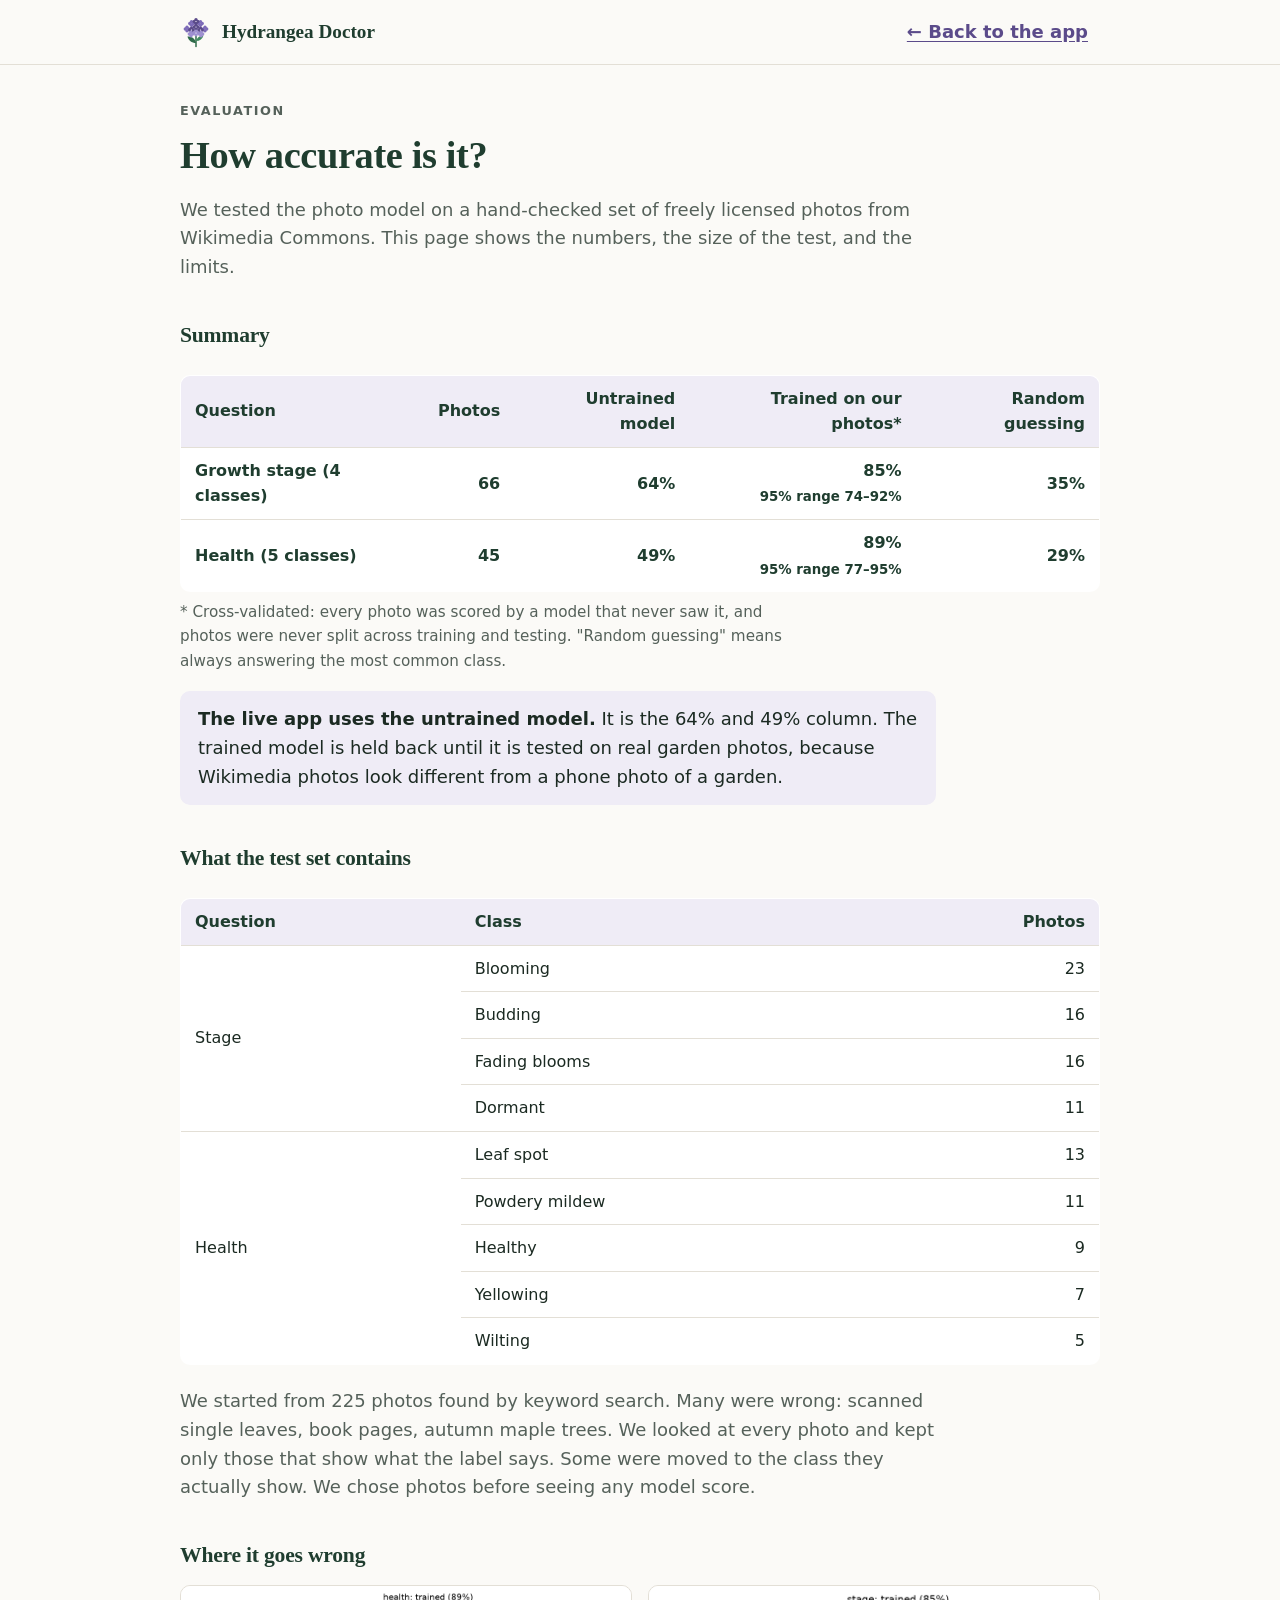
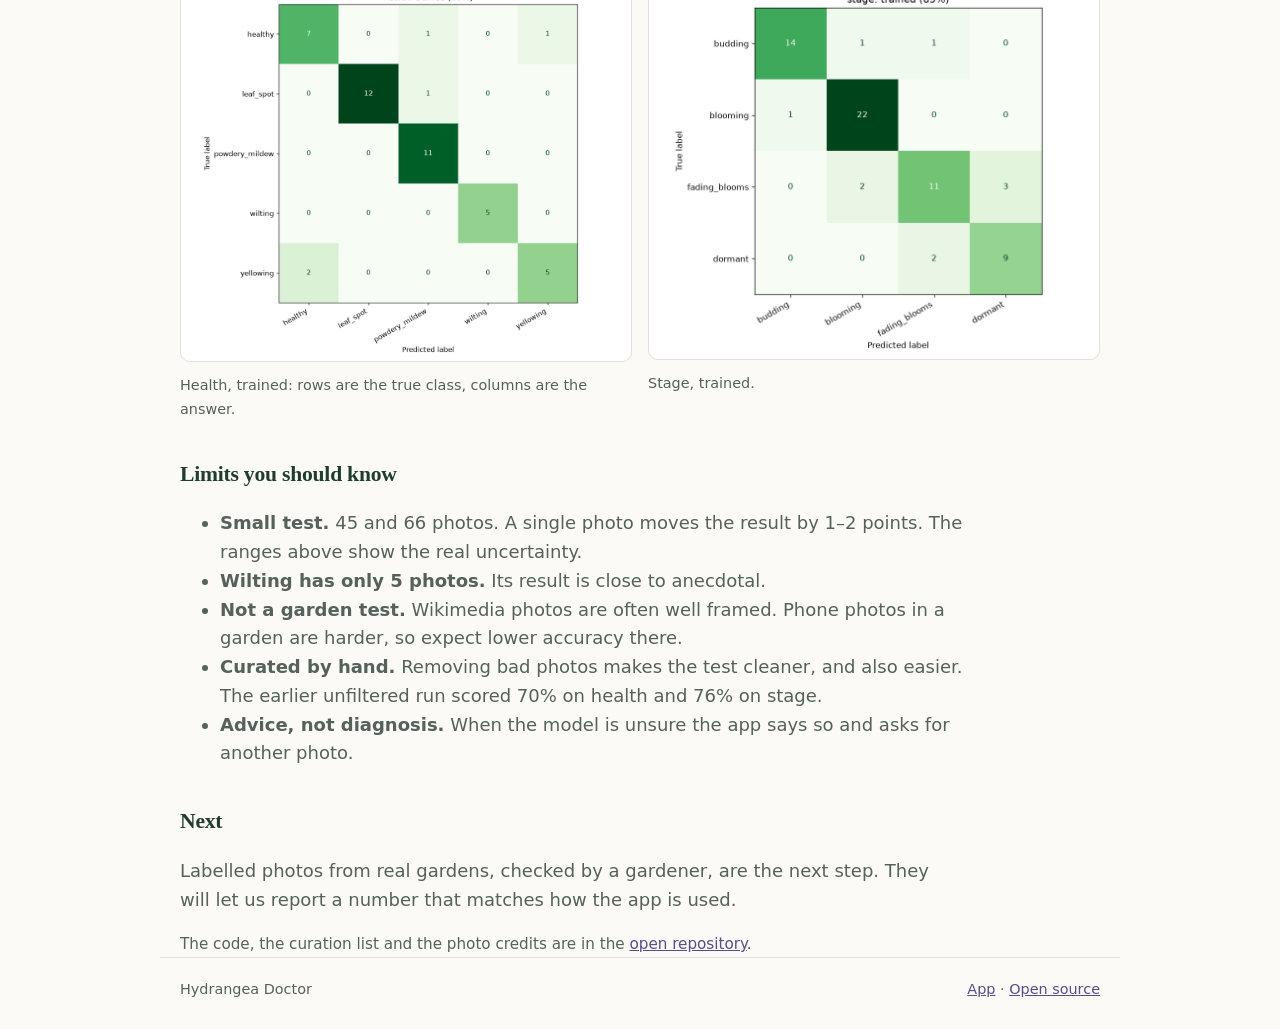
==== static/results.html @ c5c0d00b "Add logo, Results page with curated evaluation, curation script and photo credits Co-Authored-By: Cl" ====
<!doctype html>
<html lang="en">
<head>
  <meta charset="utf-8">
  <meta name="viewport" content="width=device-width, initial-scale=1, viewport-fit=cover">
  <title>Results · Hydrangea Doctor</title>
  <meta name="theme-color" content="#1f3d2f">
  <link rel="icon" href="icons/icon-192.png">
  <link rel="stylesheet" href="style.css">
  <style>
    .doc h2 { font-size:clamp(1.8rem,4vw,2.4rem); color:var(--forest); margin:36px 0 8px; line-height:1.15; }
    .doc h3 { font-size:1.35rem; color:var(--forest); margin:36px 0 10px; }
    .doc p, .doc li { color:var(--muted); max-width:42em; }
    table { border-collapse:collapse; width:100%; margin:12px 0 4px; font-size:1rem; background:#fff; border:1px solid var(--line); border-radius:10px; overflow:hidden; }
    th, td { text-align:left; padding:10px 14px; border-bottom:1px solid var(--line); }
    th { background:var(--iris-soft); color:var(--forest); font-weight:600; }
    td.num, th.num { text-align:right; font-variant-numeric:tabular-nums; }
    tr.best td { font-weight:600; color:var(--forest); }
    .tablewrap { overflow-x:auto; }
    .figs { display:grid; grid-template-columns:1fr 1fr; gap:16px; margin-top:12px; }
    .figs img { width:100%; border:1px solid var(--line); border-radius:10px; background:#fff; }
    .figs figcaption { font-size:.9rem; color:var(--muted); margin-top:4px; }
    .note { background:var(--iris-soft); border-radius:10px; padding:14px 18px; margin:18px 0; max-width:42em; }
    @media (max-width:720px) { .figs { grid-template-columns:1fr; } }
  </style>
</head>
<body>
  <header class="top">
    <div class="wrap bar">
      <a class="brand" href="./"><img src="icons/logo.svg" width="32" height="32" alt=""><span>Hydrangea Doctor</span></a>
      <a class="link" href="./">← Back to the app</a>
    </div>
  </header>
  <main class="wrap doc">
    <p class="eyebrow" style="margin-top:36px">Evaluation</p>
    <h2 style="margin-top:0">How accurate is it?</h2>
    <p>We tested the photo model on a hand-checked set of freely licensed photos from Wikimedia Commons. This page shows the numbers, the size of the test, and the limits.</p>

    <h3>Summary</h3>
    <div class="tablewrap"><table>
      <tr><th>Question</th><th class="num">Photos</th><th class="num">Untrained model</th><th class="num">Trained on our photos*</th><th class="num">Random guessing</th></tr>
      <tr class="best"><td>Growth stage (4 classes)</td><td class="num">66</td><td class="num">64%</td><td class="num">85%<br><small>95% range 74–92%</small></td><td class="num">35%</td></tr>
      <tr class="best"><td>Health (5 classes)</td><td class="num">45</td><td class="num">49%</td><td class="num">89%<br><small>95% range 77–95%</small></td><td class="num">29%</td></tr>
    </table></div>
    <p class="hint">* Cross-validated: every photo was scored by a model that never saw it, and photos were never split across training and testing. "Random guessing" means always answering the most common class.</p>

    <div class="note"><b>The live app uses the untrained model.</b> It is the 64% and 49% column. The trained model is held back until it is tested on real garden photos, because Wikimedia photos look different from a phone photo of a garden.</div>

    <h3>What the test set contains</h3>
    <div class="tablewrap"><table>
      <tr><th>Question</th><th>Class</th><th class="num">Photos</th></tr>
      <tr><td rowspan="4">Stage</td><td>Blooming</td><td class="num">23</td></tr>
      <tr><td>Budding</td><td class="num">16</td></tr>
      <tr><td>Fading blooms</td><td class="num">16</td></tr>
      <tr><td>Dormant</td><td class="num">11</td></tr>
      <tr><td rowspan="5">Health</td><td>Leaf spot</td><td class="num">13</td></tr>
      <tr><td>Powdery mildew</td><td class="num">11</td></tr>
      <tr><td>Healthy</td><td class="num">9</td></tr>
      <tr><td>Yellowing</td><td class="num">7</td></tr>
      <tr><td>Wilting</td><td class="num">5</td></tr>
    </table></div>
    <p>We started from 225 photos found by keyword search. Many were wrong: scanned single leaves, book pages, autumn maple trees. We looked at every photo and kept only those that show what the label says. Some were moved to the class they actually show. We chose photos before seeing any model score.</p>

    <h3>Where it goes wrong</h3>
    <figure class="figs" style="margin:12px 0 0">
      <div><img src="results/health_trained.png" alt="Health confusion matrix, trained" loading="lazy"><figcaption>Health, trained: rows are the true class, columns are the answer.</figcaption></div>
      <div><img src="results/stage_trained.png" alt="Stage confusion matrix, trained" loading="lazy"><figcaption>Stage, trained.</figcaption></div>
    </figure>

    <h3>Limits you should know</h3>
    <ul>
      <li><b>Small test.</b> 45 and 66 photos. A single photo moves the result by 1–2 points. The ranges above show the real uncertainty.</li>
      <li><b>Wilting has only 5 photos.</b> Its result is close to anecdotal.</li>
      <li><b>Not a garden test.</b> Wikimedia photos are often well framed. Phone photos in a garden are harder, so expect lower accuracy there.</li>
      <li><b>Curated by hand.</b> Removing bad photos makes the test cleaner, and also easier. The earlier unfiltered run scored 70% on health and 76% on stage.</li>
      <li><b>Advice, not diagnosis.</b> When the model is unsure the app says so and asks for another photo.</li>
    </ul>

    <h3>Next</h3>
    <p>Labelled photos from real gardens, checked by a gardener, are the next step. They will let us report a number that matches how the app is used.</p>
    <p class="hint">The code, the curation list and the photo credits are in the <a href="https://github.com/aiyma-a/hydrangea-doctor">open repository</a>.</p>
  </main>
  <footer class="wrap foot"><span>Hydrangea Doctor</span><span><a href="./">App</a> · <a href="https://github.com/aiyma-a/hydrangea-doctor" rel="noopener">Open source</a></span></footer>
</body>
</html>
---- static/style.css ----
:root { --ink:#1b2a22; --muted:#55615a; --forest:#1f3d2f; --leaf:#2f6b4a; --iris:#5b4b8a; --iris-soft:#efecf6;
        --paper:#fbfaf7; --card:#fff; --line:#e3dfd6; --green:#1f6a43; --amber:#8a5a00; --red:#9b2c2c; }
[hidden] { display:none !important; }
* { box-sizing:border-box; }
html { -webkit-text-size-adjust:100%; }
body { margin:0; font:18px/1.6 system-ui, -apple-system, "Segoe UI", Roboto, sans-serif; background:var(--paper); color:var(--ink);
       padding:env(safe-area-inset-top) 0 env(safe-area-inset-bottom); }
.wrap { max-width:960px; margin:0 auto; padding:0 20px; }
h1,h2,h3,.answer { font-family:ui-serif, Georgia, "Times New Roman", serif; font-weight:600; letter-spacing:-.01em; }
a { color:var(--iris); }
:focus-visible { outline:3px solid var(--iris); outline-offset:2px; }

.top { background:var(--paper); border-bottom:1px solid var(--line); position:sticky; top:0; z-index:5; }
.bar { display:flex; align-items:center; justify-content:space-between; gap:12px; min-height:64px; }
.brand { display:flex; align-items:center; gap:10px; text-decoration:none; color:var(--forest); font:600 1.2rem ui-serif, Georgia, serif; }
.langs { display:flex; border:1px solid var(--line); border-radius:999px; padding:3px; background:#fff; }
.langs button { border:0; background:none; color:var(--muted); font:600 .95rem system-ui; min-width:46px; min-height:42px; border-radius:999px; cursor:pointer; }
.langs button.on { background:var(--forest); color:#fff; }

main { padding-top:8px; padding-bottom:24px; }
.hero { display:grid; grid-template-columns:1.15fr 1fr; gap:40px; align-items:center; padding:48px 0 40px; }
.eyebrow { text-transform:uppercase; letter-spacing:.12em; font-size:.8rem; font-weight:700; color:var(--leaf); margin:0 0 12px; }
.hero h2 { font-size:clamp(2rem, 5vw, 3.2rem); line-height:1.1; margin:0 0 16px; color:var(--forest); }
.lead { font-size:1.15rem; color:var(--muted); margin:0; max-width:34em; }
.drop { background:var(--card); border:1px solid var(--line); border-radius:16px; padding:28px 24px; text-align:center; box-shadow:0 1px 2px rgba(27,42,34,.05), 0 12px 32px rgba(27,42,34,.06); }

.camera-btn { display:flex; align-items:center; justify-content:center; gap:12px; padding:22px 12px; border-radius:12px; background:var(--forest); color:#fff;
              font-size:1.3rem; font-weight:600; cursor:pointer; transition:background .15s, transform .15s; }
.camera-btn:hover { background:#173025; }
.camera-btn:active, .primary:active, .secondary:active, .grid button:active { transform:scale(.98); }
.link { display:inline-block; padding:12px; color:var(--iris); font-weight:600; text-decoration:underline; text-underline-offset:3px; cursor:pointer; }
.hint { color:var(--muted); font-size:.95rem; margin:4px 0 0; }

.panel { background:var(--card); border:1px solid var(--line); border-radius:14px; padding:22px; margin:0 auto 14px; max-width:640px; }
#result, #thumbs, #loading, #error { max-width:640px; margin-left:auto; margin-right:auto; }
.center { text-align:center; }
.big { font-size:1.2rem; font-weight:600; margin:.1em 0 .5em; }
.how { background:var(--iris-soft); border-radius:10px; padding:14px 16px; margin:12px 0; }
.how:empty { display:none; }
.row { display:flex; gap:12px; }
.row > * { flex:1; }
button, .secondary, .primary { font:inherit; cursor:pointer; -webkit-tap-highlight-color:transparent; }
.primary { display:block; width:100%; min-height:56px; padding:12px; border:0; border-radius:12px; background:var(--forest); color:#fff; font-size:1.1rem; font-weight:600; text-align:center; margin-bottom:14px; }
.primary:hover { background:#173025; }
.secondary { display:block; width:100%; min-height:56px; padding:12px; border:1.5px solid var(--forest); border-radius:12px; background:#fff; color:var(--forest);
             font-size:1.05rem; font-weight:600; text-align:center; }
.secondary:hover { background:var(--paper); }
.secondary.block { margin-bottom:14px; line-height:30px; }

.thumbs { display:grid; grid-template-columns:repeat(3, 1fr); gap:10px; margin-bottom:14px; }
.thumbs:empty { display:none; }
.thumb { position:relative; }
.thumb img { width:100%; aspect-ratio:1; object-fit:cover; border-radius:10px; display:block; border:1px solid var(--line); }
.thumb .remove { position:absolute; top:-8px; right:-8px; width:44px; height:44px; border-radius:50%; border:3px solid var(--paper); background:var(--forest); color:#fff; }

.answer { border-radius:14px; padding:24px 22px; margin-bottom:14px; font-size:1.7rem; line-height:1.2; border:1px solid var(--line); border-left-width:8px; background:#fff; animation:rise .35s ease both; }
.answer.yes { border-left-color:var(--green); color:var(--green); background:#f0f7f3; }
.answer.light { border-left-color:#c58a1b; color:var(--amber); background:#fbf5e8; }
.answer.no { border-left-color:var(--red); color:var(--red); background:#faeeee; }

.grid { display:grid; grid-template-columns:1fr 1fr; gap:10px; margin-top:12px; }
.grid button { min-height:64px; padding:10px; border:1.5px solid var(--line); border-radius:12px; background:#fff; color:var(--ink); font-size:1rem; font-weight:600; line-height:1.25; }
.grid button:hover { border-color:var(--leaf); }
.grid button.on { border-color:var(--forest); background:var(--iris-soft); }
details summary { list-style:none; font-weight:600; color:var(--forest); cursor:pointer; min-height:44px; display:flex; align-items:center; }
details summary::after { content:"+"; margin-left:auto; font-size:1.4rem; } details[open] summary::after { content:"–"; }
#notes { padding-left:1.2em; } #notes li { margin:.5em 0; }
.error { color:var(--red); font-weight:600; }
.spinner { width:44px; height:44px; margin:10px auto; border:4px solid var(--line); border-top-color:var(--forest); border-radius:50%; animation:spin 1s linear infinite; }
@keyframes spin { to { transform:rotate(360deg); } }
@keyframes rise { from { opacity:0; transform:translateY(8px); } to { opacity:1; transform:none; } }

.band { border-top:1px solid var(--line); padding:40px 0; }
.band h3 { font-size:1.6rem; margin:0 0 20px; color:var(--forest); }
.steps { list-style:none; counter-reset:s; display:grid; grid-template-columns:repeat(3,1fr); gap:24px; padding:0; margin:0; }
.steps li { counter-increment:s; display:flex; flex-direction:column; gap:6px; color:var(--muted); }
.steps li::before { content:counter(s); width:34px; height:34px; border-radius:50%; background:var(--iris-soft); color:var(--iris); font-weight:700; display:grid; place-items:center; }
.steps b { color:var(--ink); font-size:1.1rem; }
.cols { display:grid; grid-template-columns:1fr 1fr; gap:32px; color:var(--muted); }
.cols p { margin:0; }

.foot { display:flex; justify-content:space-between; flex-wrap:wrap; gap:8px; padding-top:20px; padding-bottom:28px; border-top:1px solid var(--line); color:var(--muted); font-size:.9rem; }

body.working .hero, body.working #about { display:none; }
body.working main { padding-top:20px; }

@media (max-width:720px) {
  body { font-size:19px; }
  .hero { grid-template-columns:1fr; gap:24px; padding:28px 0 24px; }
  .steps, .cols { grid-template-columns:1fr; }
  .band { padding:28px 0; }
}
@media (prefers-reduced-motion: reduce) { .spinner { animation-duration:3s; } .answer, .panel { animation:none; } }

.nav { margin-left:auto; } .nav a { color:var(--forest); font-weight:600; text-decoration:none; padding:10px 6px; }
.brand img { display:block; }
@media (max-width:720px) { .nav { display:none; } .brand span { font-size:1.05rem; } }
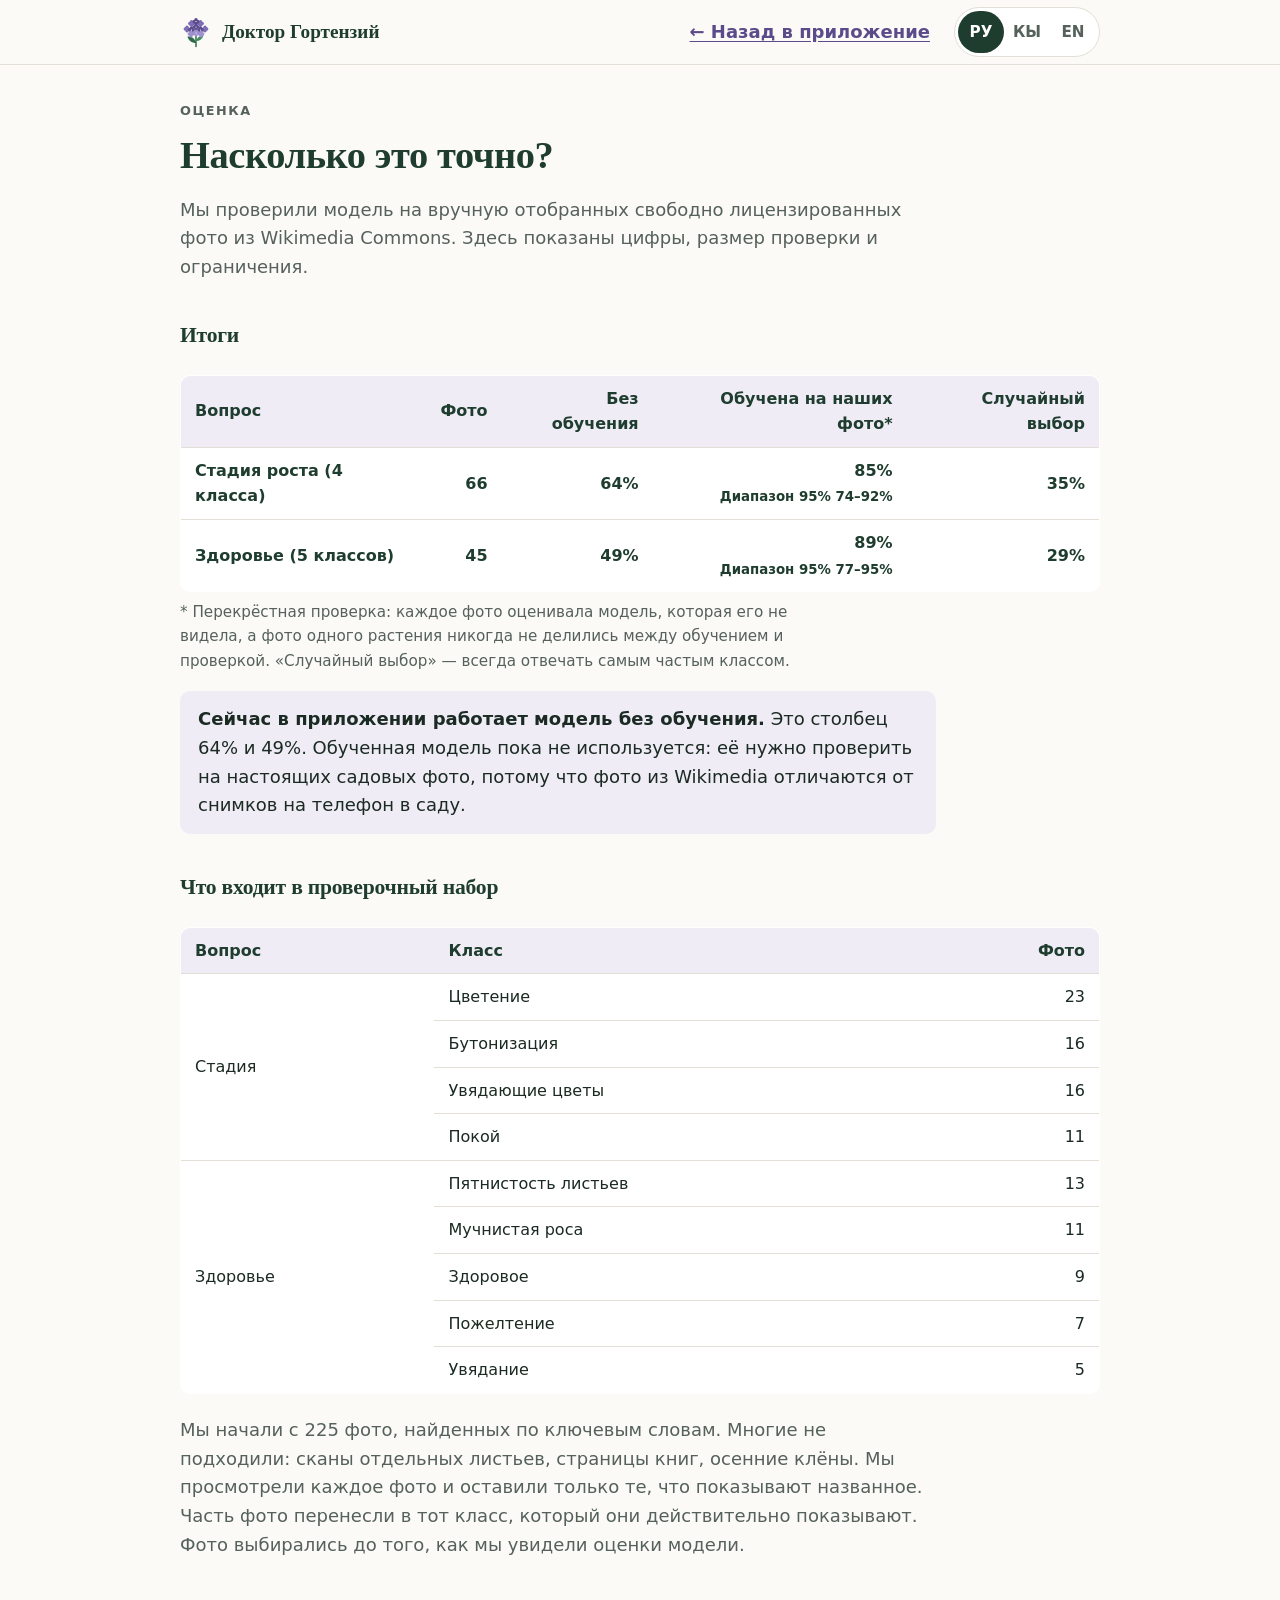
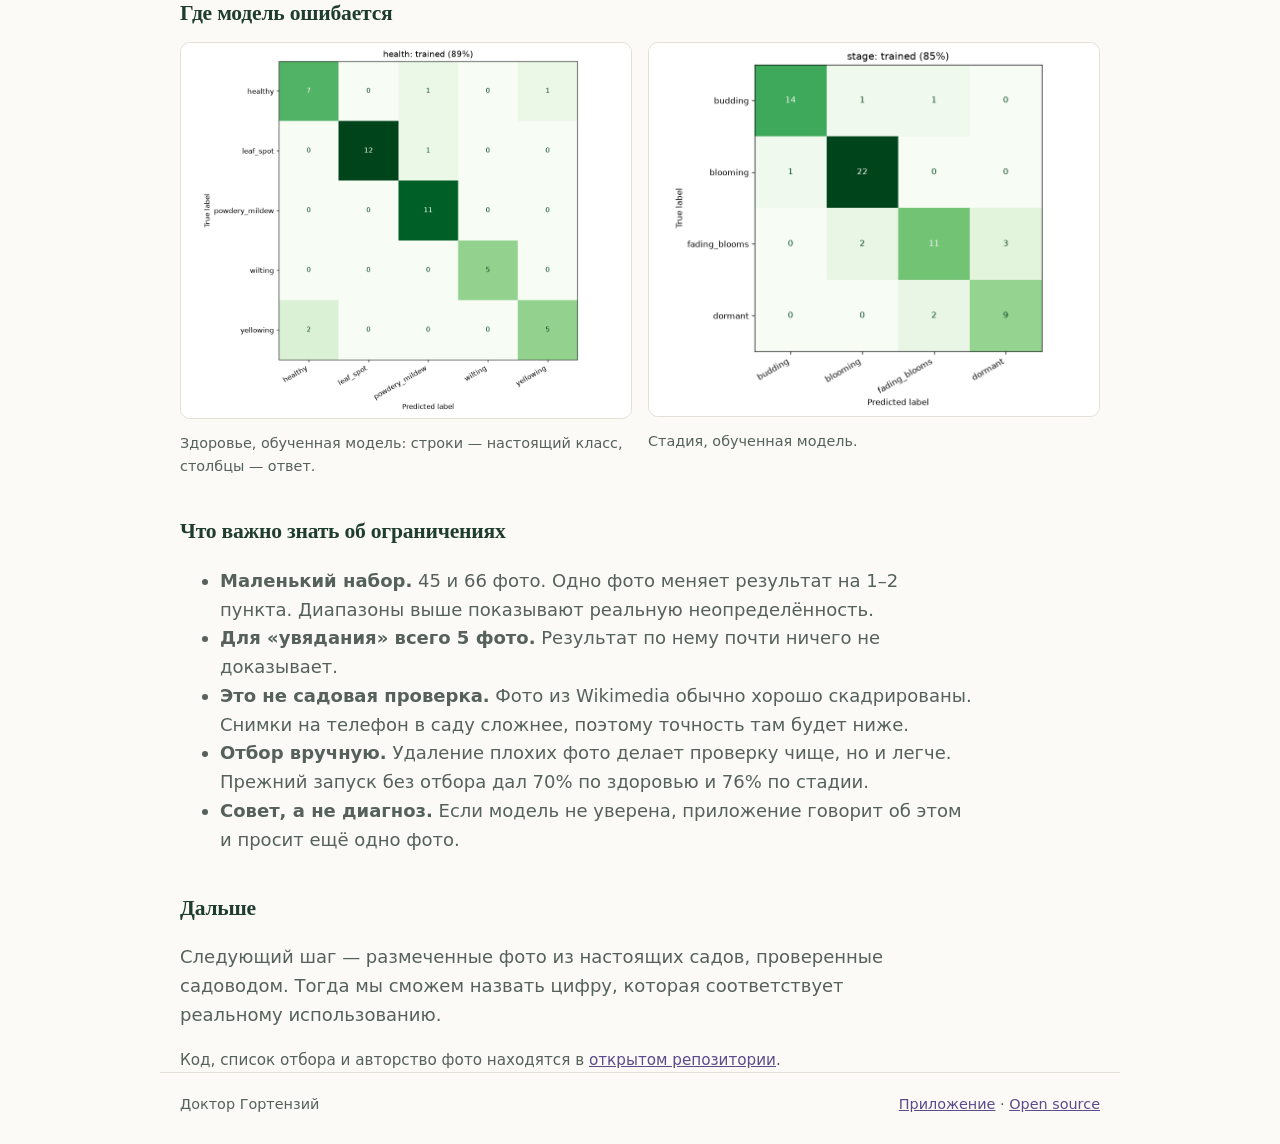
==== commit 86e96d0d: "Translate the Results page (RU/KY/EN), sharing the app's language choice Co-Authored-By: Claude Sonn" ====
--- a/static/results.html
+++ b/static/results.html
@@ -20,6 +20,8 @@
     .figs { display:grid; grid-template-columns:1fr 1fr; gap:16px; margin-top:12px; }
     .figs img { width:100%; border:1px solid var(--line); border-radius:10px; background:#fff; }
     .figs figcaption { font-size:.9rem; color:var(--muted); margin-top:4px; }
+    .rt { display:flex; align-items:center; gap:12px; flex-wrap:wrap; justify-content:flex-end; }
+    @media (max-width:720px) { .rt .link { display:none; } }
     .note { background:var(--iris-soft); border-radius:10px; padding:14px 18px; margin:18px 0; max-width:42em; }
     @media (max-width:720px) { .figs { grid-template-columns:1fr; } }
   </style>
@@ -27,59 +29,61 @@
 <body>
   <header class="top">
     <div class="wrap bar">
-      <a class="brand" href="./"><img src="icons/logo.svg" width="32" height="32" alt=""><span>Hydrangea Doctor</span></a>
-      <a class="link" href="./">← Back to the app</a>
+      <a class="brand" href="./"><img src="icons/logo.svg" width="32" height="32" alt=""><span data-i18n="app_name">Hydrangea Doctor</span></a>
+      <div class="rt"><a class="link" href="./" data-i18n="back">← Back to the app</a>
+        <div id="langs" class="langs" role="group" aria-label="Language"><button data-lang="ru">РУ</button><button data-lang="ky">КЫ</button><button data-lang="en">EN</button></div></div>
     </div>
   </header>
   <main class="wrap doc">
-    <p class="eyebrow" style="margin-top:36px">Evaluation</p>
-    <h2 style="margin-top:0">How accurate is it?</h2>
-    <p>We tested the photo model on a hand-checked set of freely licensed photos from Wikimedia Commons. This page shows the numbers, the size of the test, and the limits.</p>
+    <p class="eyebrow" style="margin-top:36px" data-i18n="eyebrow">Evaluation</p>
+    <h2 style="margin-top:0" data-i18n="title">How accurate is it?</h2>
+    <p data-i18n="intro">We tested the photo model on a hand-checked set of freely licensed photos from Wikimedia Commons. This page shows the numbers, the size of the test, and the limits.</p>
 
-    <h3>Summary</h3>
+    <h3 data-i18n="summary">Summary</h3>
     <div class="tablewrap"><table>
-      <tr><th>Question</th><th class="num">Photos</th><th class="num">Untrained model</th><th class="num">Trained on our photos*</th><th class="num">Random guessing</th></tr>
-      <tr class="best"><td>Growth stage (4 classes)</td><td class="num">66</td><td class="num">64%</td><td class="num">85%<br><small>95% range 74–92%</small></td><td class="num">35%</td></tr>
-      <tr class="best"><td>Health (5 classes)</td><td class="num">45</td><td class="num">49%</td><td class="num">89%<br><small>95% range 77–95%</small></td><td class="num">29%</td></tr>
+      <tr><th data-i18n="question">Question</th><th class="num" data-i18n="photos">Photos</th><th class="num" data-i18n="untrained">Untrained model</th><th class="num" data-i18n="trained">Trained on our photos*</th><th class="num" data-i18n="random">Random guessing</th></tr>
+      <tr class="best"><td data-i18n="stage4">Growth stage (4 classes)</td><td class="num">66</td><td class="num">64%</td><td class="num">85%<br><small><span data-i18n="range">95% range</span> 74–92%</small></td><td class="num">35%</td></tr>
+      <tr class="best"><td data-i18n="health5">Health (5 classes)</td><td class="num">45</td><td class="num">49%</td><td class="num">89%<br><small><span data-i18n="range">95% range</span> 77–95%</small></td><td class="num">29%</td></tr>
     </table></div>
-    <p class="hint">* Cross-validated: every photo was scored by a model that never saw it, and photos were never split across training and testing. "Random guessing" means always answering the most common class.</p>
+    <p class="hint" data-i18n="foot1">* Cross-validated: every photo was scored by a model that never saw it, and photos were never split across training and testing. "Random guessing" means always answering the most common class.</p>
 
-    <div class="note"><b>The live app uses the untrained model.</b> It is the 64% and 49% column. The trained model is held back until it is tested on real garden photos, because Wikimedia photos look different from a phone photo of a garden.</div>
+    <div class="note" data-i18n="note" data-html><b>The live app uses the untrained model.</b></div>
 
-    <h3>What the test set contains</h3>
+    <h3 data-i18n="contains">What the test set contains</h3>
     <div class="tablewrap"><table>
-      <tr><th>Question</th><th>Class</th><th class="num">Photos</th></tr>
-      <tr><td rowspan="4">Stage</td><td>Blooming</td><td class="num">23</td></tr>
-      <tr><td>Budding</td><td class="num">16</td></tr>
-      <tr><td>Fading blooms</td><td class="num">16</td></tr>
-      <tr><td>Dormant</td><td class="num">11</td></tr>
-      <tr><td rowspan="5">Health</td><td>Leaf spot</td><td class="num">13</td></tr>
-      <tr><td>Powdery mildew</td><td class="num">11</td></tr>
-      <tr><td>Healthy</td><td class="num">9</td></tr>
-      <tr><td>Yellowing</td><td class="num">7</td></tr>
-      <tr><td>Wilting</td><td class="num">5</td></tr>
+      <tr><th data-i18n="question">Question</th><th data-i18n="class">Class</th><th class="num" data-i18n="photos">Photos</th></tr>
+      <tr><td rowspan="4" data-i18n="stage">Stage</td><td data-i18n="blooming">Blooming</td><td class="num">23</td></tr>
+      <tr><td data-i18n="budding">Budding</td><td class="num">16</td></tr>
+      <tr><td data-i18n="fading">Fading blooms</td><td class="num">16</td></tr>
+      <tr><td data-i18n="dormant">Dormant</td><td class="num">11</td></tr>
+      <tr><td rowspan="5" data-i18n="health">Health</td><td data-i18n="leafspot">Leaf spot</td><td class="num">13</td></tr>
+      <tr><td data-i18n="mildew">Powdery mildew</td><td class="num">11</td></tr>
+      <tr><td data-i18n="healthy">Healthy</td><td class="num">9</td></tr>
+      <tr><td data-i18n="yellowing">Yellowing</td><td class="num">7</td></tr>
+      <tr><td data-i18n="wilting">Wilting</td><td class="num">5</td></tr>
     </table></div>
-    <p>We started from 225 photos found by keyword search. Many were wrong: scanned single leaves, book pages, autumn maple trees. We looked at every photo and kept only those that show what the label says. Some were moved to the class they actually show. We chose photos before seeing any model score.</p>
+    <p data-i18n="curation">We started from 225 photos found by keyword search. Many were wrong: scanned single leaves, book pages, autumn maple trees. We looked at every photo and kept only those that show what the label says. Some were moved to the class they actually show. We chose photos before seeing any model score.</p>
 
-    <h3>Where it goes wrong</h3>
+    <h3 data-i18n="wrong">Where it goes wrong</h3>
     <figure class="figs" style="margin:12px 0 0">
-      <div><img src="results/health_trained.png" alt="Health confusion matrix, trained" loading="lazy"><figcaption>Health, trained: rows are the true class, columns are the answer.</figcaption></div>
-      <div><img src="results/stage_trained.png" alt="Stage confusion matrix, trained" loading="lazy"><figcaption>Stage, trained.</figcaption></div>
+      <div><img src="results/health_trained.png" alt="Health confusion matrix, trained" loading="lazy"><figcaption data-i18n="cap1">Health, trained: rows are the true class, columns are the answer.</figcaption></div>
+      <div><img src="results/stage_trained.png" alt="Stage confusion matrix, trained" loading="lazy"><figcaption data-i18n="cap2">Stage, trained.</figcaption></div>
     </figure>
 
-    <h3>Limits you should know</h3>
+    <h3 data-i18n="limits">Limits you should know</h3>
     <ul>
-      <li><b>Small test.</b> 45 and 66 photos. A single photo moves the result by 1–2 points. The ranges above show the real uncertainty.</li>
-      <li><b>Wilting has only 5 photos.</b> Its result is close to anecdotal.</li>
-      <li><b>Not a garden test.</b> Wikimedia photos are often well framed. Phone photos in a garden are harder, so expect lower accuracy there.</li>
-      <li><b>Curated by hand.</b> Removing bad photos makes the test cleaner, and also easier. The earlier unfiltered run scored 70% on health and 76% on stage.</li>
-      <li><b>Advice, not diagnosis.</b> When the model is unsure the app says so and asks for another photo.</li>
+      <li data-i18n="li0" data-html><b>Small test.</b> 45 and 66 photos. A single photo moves the result by 1–2 points. The ranges above show the real uncertainty.</li>
+      <li data-i18n="li1" data-html><b>Wilting has only 5 photos.</b> Its result is close to anecdotal.</li>
+      <li data-i18n="li2" data-html><b>Not a garden test.</b> Wikimedia photos are often well framed. Phone photos in a garden are harder, so expect lower accuracy there.</li>
+      <li data-i18n="li3" data-html><b>Curated by hand.</b> Removing bad photos makes the test cleaner, and also easier. The earlier unfiltered run scored 70% on health and 76% on stage.</li>
+      <li data-i18n="li4" data-html><b>Advice, not diagnosis.</b> When the model is unsure the app says so and asks for another photo.</li>
     </ul>
 
-    <h3>Next</h3>
-    <p>Labelled photos from real gardens, checked by a gardener, are the next step. They will let us report a number that matches how the app is used.</p>
-    <p class="hint">The code, the curation list and the photo credits are in the <a href="https://github.com/aiyma-a/hydrangea-doctor">open repository</a>.</p>
+    <h3 data-i18n="next">Next</h3>
+    <p data-i18n="nextp">Labelled photos from real gardens, checked by a gardener, are the next step. They will let us report a number that matches how the app is used.</p>
+    <p class="hint" data-i18n="code" data-html>The code, the curation list and the photo credits are in the <a href="https://github.com/aiyma-a/hydrangea-doctor">open repository</a>.</p>
   </main>
-  <footer class="wrap foot"><span>Hydrangea Doctor</span><span><a href="./">App</a> · <a href="https://github.com/aiyma-a/hydrangea-doctor" rel="noopener">Open source</a></span></footer>
+  <footer class="wrap foot"><span data-i18n="app_name">Hydrangea Doctor</span><span><a href="./" data-i18n="app">App</a> · <a href="https://github.com/aiyma-a/hydrangea-doctor" rel="noopener">Open source</a></span></footer>
+<script src="results.js"></script>
 </body>
 </html>
